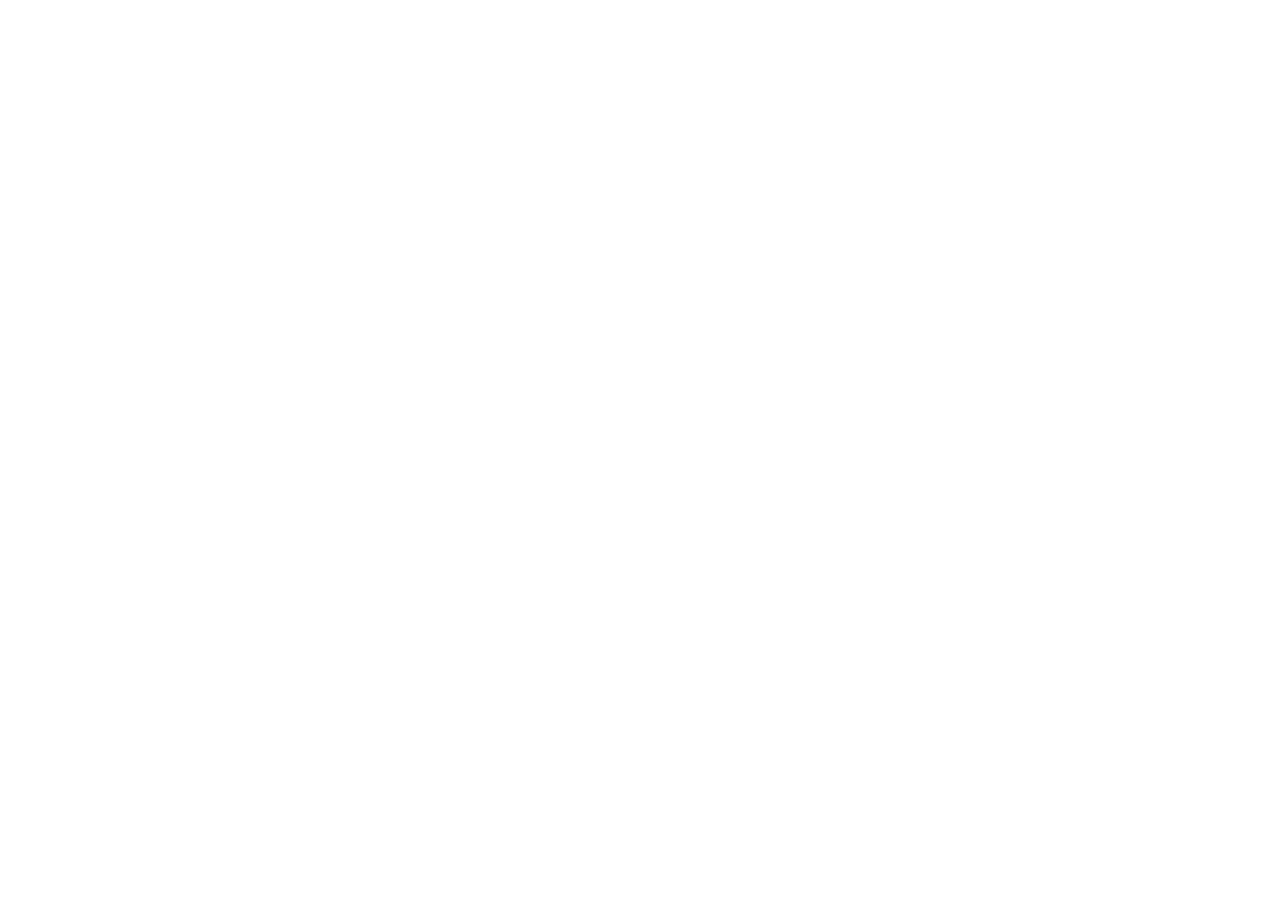
==== index.html @ 76a1a739 "iniciando projeto" ====
<!DOCTYPE html>
<html lang="pt-br">

<head>
  <meta charset="UTF-8">
  <meta name="viewport" content="width=device-width, initial-scale=1.0">
  <title>Document</title>
</head>

<body>

</body>

</html>
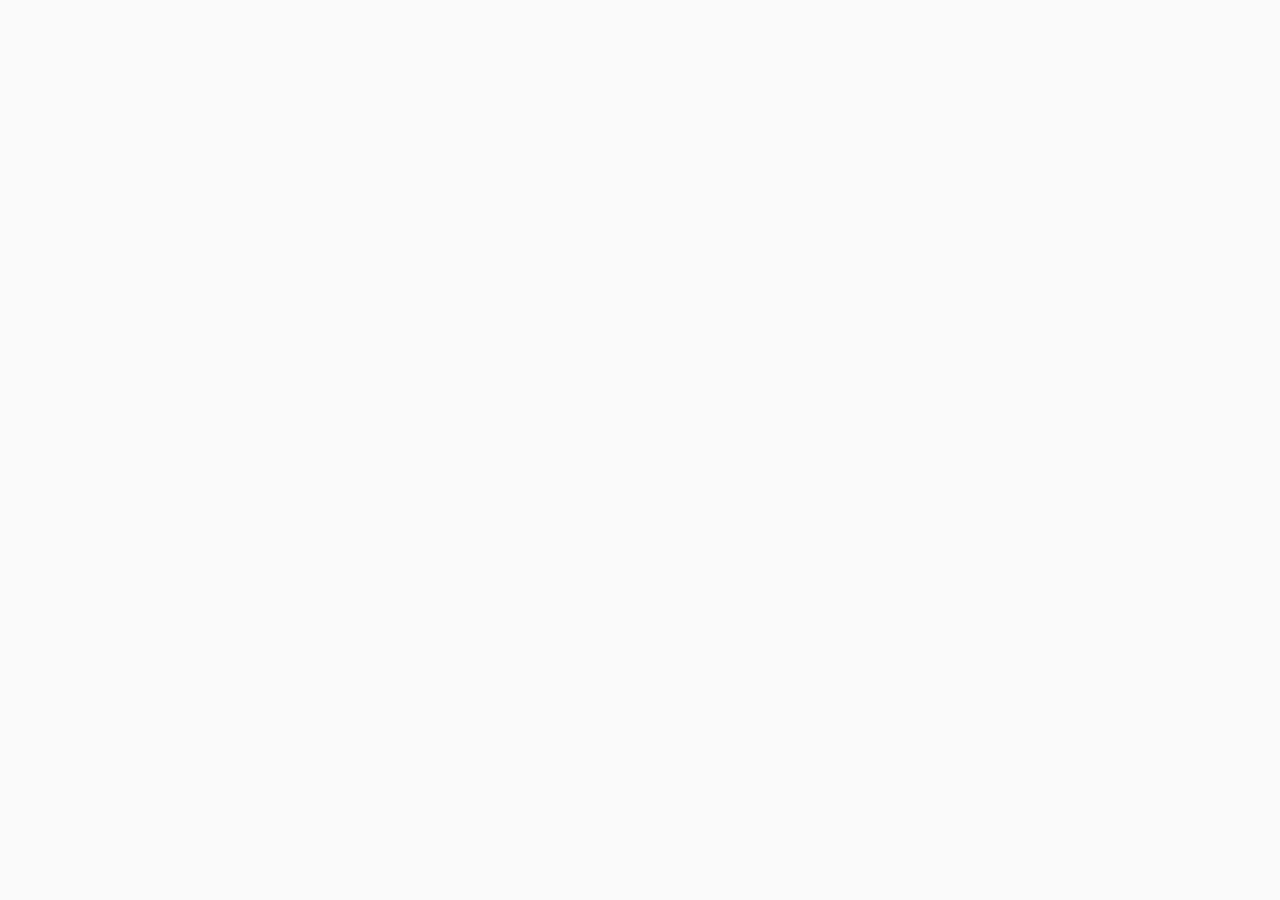
==== commit 75d93c9f: "atualizando css do projeto" ====
--- a/index.html
+++ b/index.html
@@ -2,13 +2,23 @@
 <html lang="pt-br">
 
 <head>
+  <link rel="preconnect" href="https://fonts.googleapis.com">
+  <link rel="preconnect" href="https://fonts.gstatic.com" crossorigin>
+  <link href="https://fonts.googleapis.com/css2?family=Red+Hat+Display:ital,wght@0,300..900;1,300..900&display=swap"
+    rel="stylesheet">
   <meta charset="UTF-8">
   <meta name="viewport" content="width=device-width, initial-scale=1.0">
-  <title>Document</title>
+  <title>Meet - Group Chat</title>
+  <link rel="stylesheet" href="css/style.css">
+  <link rel="stylesheet" href="css/reset.css">
+  <link rel="stylesheet" href="css/components.css">
+  <link rel="stylesheet" href="css/grid.css">
 </head>
 
 <body>
-
+  <div class="container">
+    
+  </div>
 </body>
 
 </html>--- a/css/style.css
+++ b/css/style.css
@@ -0,0 +1,39 @@
+
+
+:root {
+  --cyan-600: #4d96a9;
+  --cyan-300: #8fe3f9;
+  --purple-600: #855fb1;
+  --purple-300: #d9b8ff;
+  --slate-900: #28283d;
+  --slate-600: #87879d;
+  --slate-300: #d1d1df;
+  --white: #fafafa;
+  --btn-blue-hover: #71c0d4;
+  --btn-purple-hover: #b18bdd;
+}
+
+h1,
+h2,
+h3 {
+  font-weight: 900;
+  line-height: 110%;
+}
+
+h1 {
+  font-size: 6.4rem;
+}
+
+h2 {
+  font-size: 4rem;
+}
+
+h3 {
+  font-size: 1.6rem;
+  letter-spacing: 0.4rem;
+  text-transform: uppercase;
+}
+
+
+
+
--- a/css/components.css
+++ b/css/components.css
@@ -0,0 +1,61 @@
+.btn-blue {
+  padding: 1.6rem 4rem;
+  border-radius: 2.9rem;
+  background: var(--cyan-600);
+  color: var(--white);
+  font-size: 1.6rem;
+  font-weight: 900;
+  line-height: 150%;
+  transition: background-color 0.3s ease;
+}
+
+.btn-blue:hover {
+  background-color: var(--cyan-300);
+}
+
+.btn-blue span {
+  color: var(--btn-blue-hover);
+  margin-left: 0.4rem;
+}
+
+.btn-purple {
+  padding: 1.6rem 4rem;
+  border-radius: 2.9rem;
+  background: var(--purple-600);
+  color: var(--white);
+  font-size: 1.6rem;
+  font-weight: 900;
+  line-height: 150%;
+  transition: background-color 0.3s ease;
+}
+
+.btn-purple:hover {
+  background-color: var(--btn-purple-hover);
+}
+
+.btn-purple span {
+  color: var(--purple-300);
+}
+
+.number .line {
+  margin: 0 auto;
+  width: 0.1rem;
+  height: 8rem;
+  background: var(--slate-300);
+}
+
+.number .ball {
+  margin: 0 auto;
+  width: 5.6rem;
+  height: 5.6rem;
+  border-radius: 99.9rem;
+  border: .1rem solid var(--slate-300);
+  background-color: var(--white);
+  display: flex;
+  justify-content: center;
+  align-items: center;
+  font-size: 1.6rem;
+  font-weight: 900;
+  line-height: 150%;
+  color: var(--slate-600);
+}--- a/css/grid.css
+++ b/css/grid.css
@@ -0,0 +1,6 @@
+.container {
+  width: 100%;
+  max-width: 115rem;
+  margin: 0 auto;
+  padding: 0 1.5rem;
+}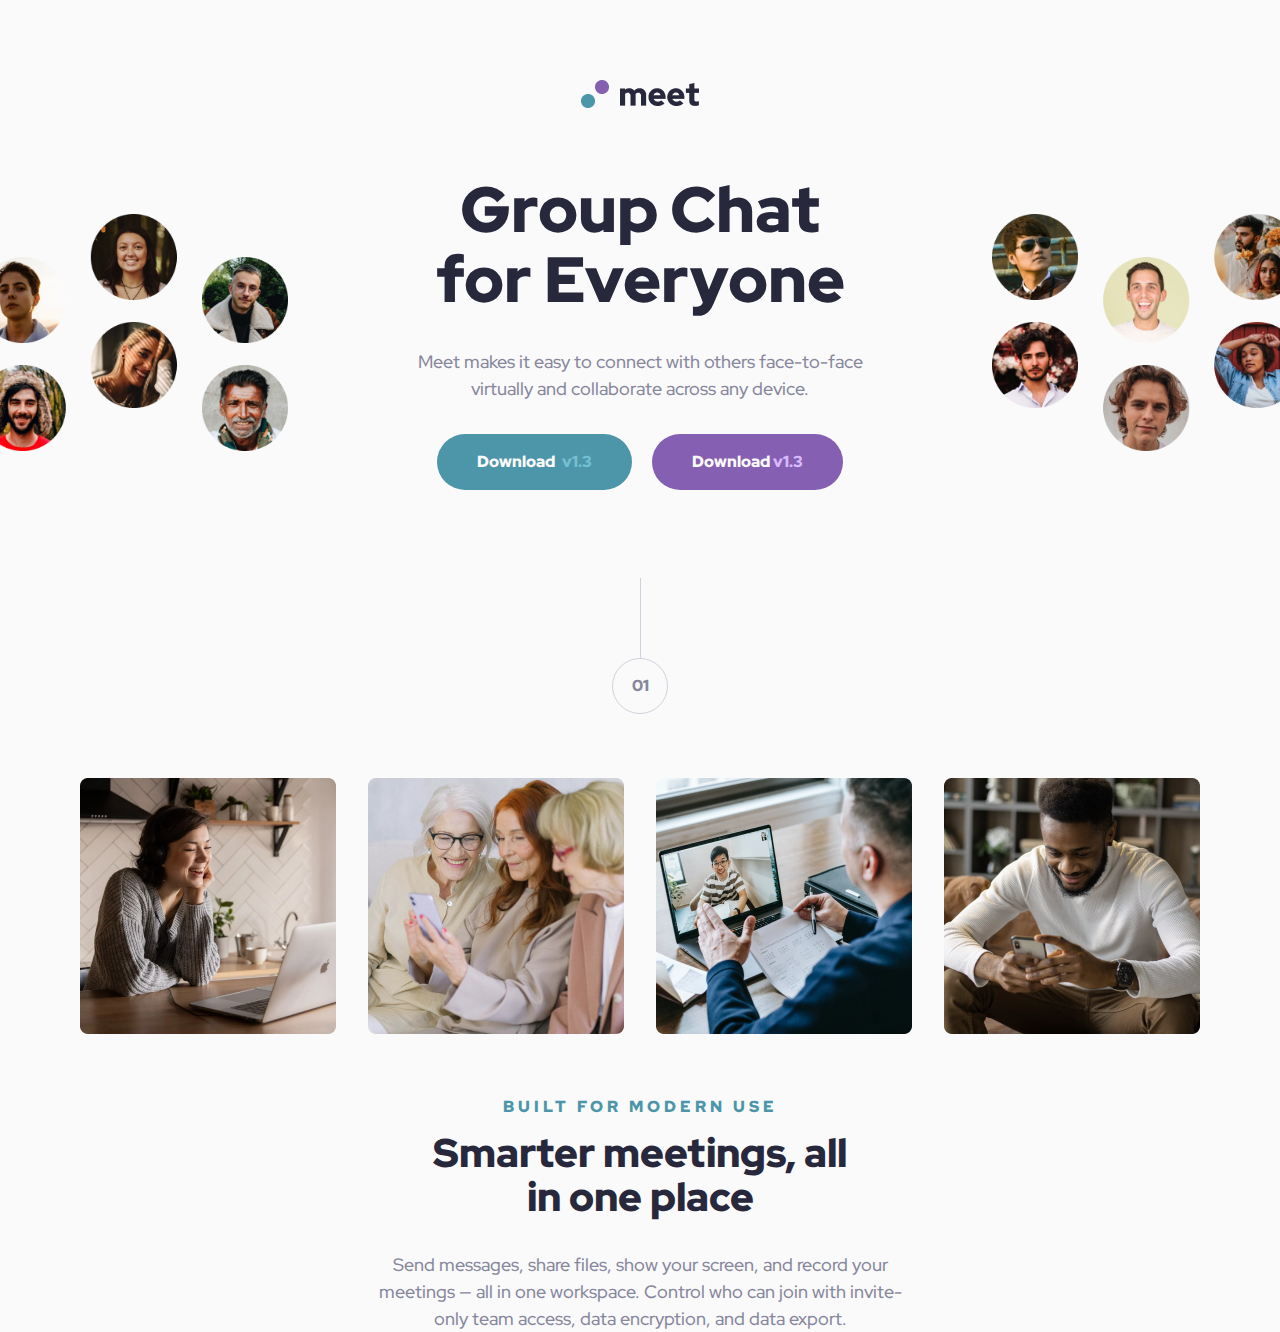
==== commit 19787624: "atualizando projeto" ====
--- a/index.html
+++ b/index.html
@@ -10,15 +10,63 @@
   <meta name="viewport" content="width=device-width, initial-scale=1.0">
   <title>Meet - Group Chat</title>
   <link rel="stylesheet" href="css/style.css">
+  <link rel="stylesheet" href="css/typograph.css">
   <link rel="stylesheet" href="css/reset.css">
   <link rel="stylesheet" href="css/components.css">
   <link rel="stylesheet" href="css/grid.css">
 </head>
 
 <body>
-  <div class="container">
-    
-  </div>
+  <nav>
+    <a href="index.html"><img src="assets/logo.png" alt="Logo Meet">
+    </a>
+  </nav>
+
+  <section class="s-hero">
+    <div class="img-left">
+      <img src="assets/img-left.png" alt="">
+    </div>
+    <div class="info">
+      <h1>Group Chat
+        for Everyone
+      </h1>
+      <p>Meet makes it easy to connect with others face-to-face virtually and collaborate across any device.</p>
+      <button class="btn-blue">
+        Download <span>v1.3</span>
+      </button>
+      <button class="btn-purple">
+        Download <span>v1.3</span>
+      </button>
+    </div>
+    <div class="img-right">
+      <img src="./assets/img-right.png " alt="">
+    </div>
+  </section>
+
+  <section class="s-content">
+    <div class="container">
+      <div class="number">
+        <div class="line">
+
+        </div>
+        <div class="ball">
+          01
+        </div>
+      </div>
+      <div class="cards">
+        <img src="assets/img1.png" alt="">
+        <img src="assets/img2.png" alt="">
+        <img src="assets/img3.png" alt="">
+        <img src="assets/img4.png" alt="">
+      </div>
+      <div class="info">
+        <h3>Built for modern use</h3>
+        <h2>Smarter meetings, all in one place</h2>
+        <p>Send messages, share files, show your screen, and record your meetings — all in one workspace. Control who
+          can join with invite-only team access, data encryption, and data export.</p>
+      </div>
+    </div>
+  </section>
 </body>
 
 </html>--- a/css/style.css
+++ b/css/style.css
@@ -1,5 +1,3 @@
-
-
 :root {
   --cyan-600: #4d96a9;
   --cyan-300: #8fe3f9;
@@ -13,27 +11,82 @@
   --btn-purple-hover: #b18bdd;
 }
 
-h1,
-h2,
-h3 {
-  font-weight: 900;
-  line-height: 110%;
+nav {
+  width: 100%;
+  text-align: center;
+  padding-top: 8rem;
 }
 
-h1 {
-  font-size: 6.4rem;
+.s-hero {
+  padding-top: 6.4rem;
+  display: flex;
+  justify-content: space-between;
+  align-items: center;
+  gap: 12.8rem;
 }
 
-h2 {
-  font-size: 4rem;
+.s-hero .info {
+  text-align: center;
+  max-width: 44.8rem;
 }
 
-h3 {
-  font-size: 1.6rem;
-  letter-spacing: 0.4rem;
-  text-transform: uppercase;
+.s-hero .info h1 {
+  margin-bottom: 3.2rem;
+}
+
+.s-hero .info p {
+  margin-bottom: 3.2rem;
+}
+
+.s-content {
+  width: 100%;
+  padding-top: 8.8rem;
+}
+
+.s-content .cards {
+  display: flex;
+  gap: 3.2rem;
+  padding-top: 6.4rem;
+}
+
+.s-content .info {
+  max-width: 54.4rem;
+  margin: 0 auto;
+  text-align: center;
+  padding-top: 6.4rem;
+}
+
+.s-content .info h3 {
+  padding-bottom: 1.6rem;
+}
+
+.s-content .info h2 {
+  padding-bottom: 3.2rem;
+  max-width: 44.5rem;
+  margin: 0 auto;
 }
 
 
 
 
+
+
+
+
+
+
+@media (max-width: 1200px) {
+
+}
+
+@media (max-width: 991px) {
+  
+}
+
+@media (max-width: 768px) {
+  
+}
+
+@media (max-width: 560px) {
+  
+}--- a/css/typograph.css
+++ b/css/typograph.css
@@ -0,0 +1,33 @@
+h1,
+h2,
+h3 {
+  font-weight: 900;
+  line-height: 110%;
+}
+
+h1,
+h2 {
+  color: var(--slate-900);
+}
+
+h1 {
+  font-size: 6.4rem;
+}
+
+h2 {
+  font-size: 4rem;
+}
+
+h3 {
+  color: var(--cyan-600);
+  font-size: 1.6rem;
+  letter-spacing: 0.4rem;
+  text-transform: uppercase;
+}
+
+p {
+  color: var(--slate-600);
+  font-size: 1.8rem;
+  font-weight: 500;
+  line-height: 150%;
+}
--- a/css/components.css
+++ b/css/components.css
@@ -7,6 +7,7 @@
   font-weight: 900;
   line-height: 150%;
   transition: background-color 0.3s ease;
+  margin-right: 1.8rem;
 }
 
 .btn-blue:hover {
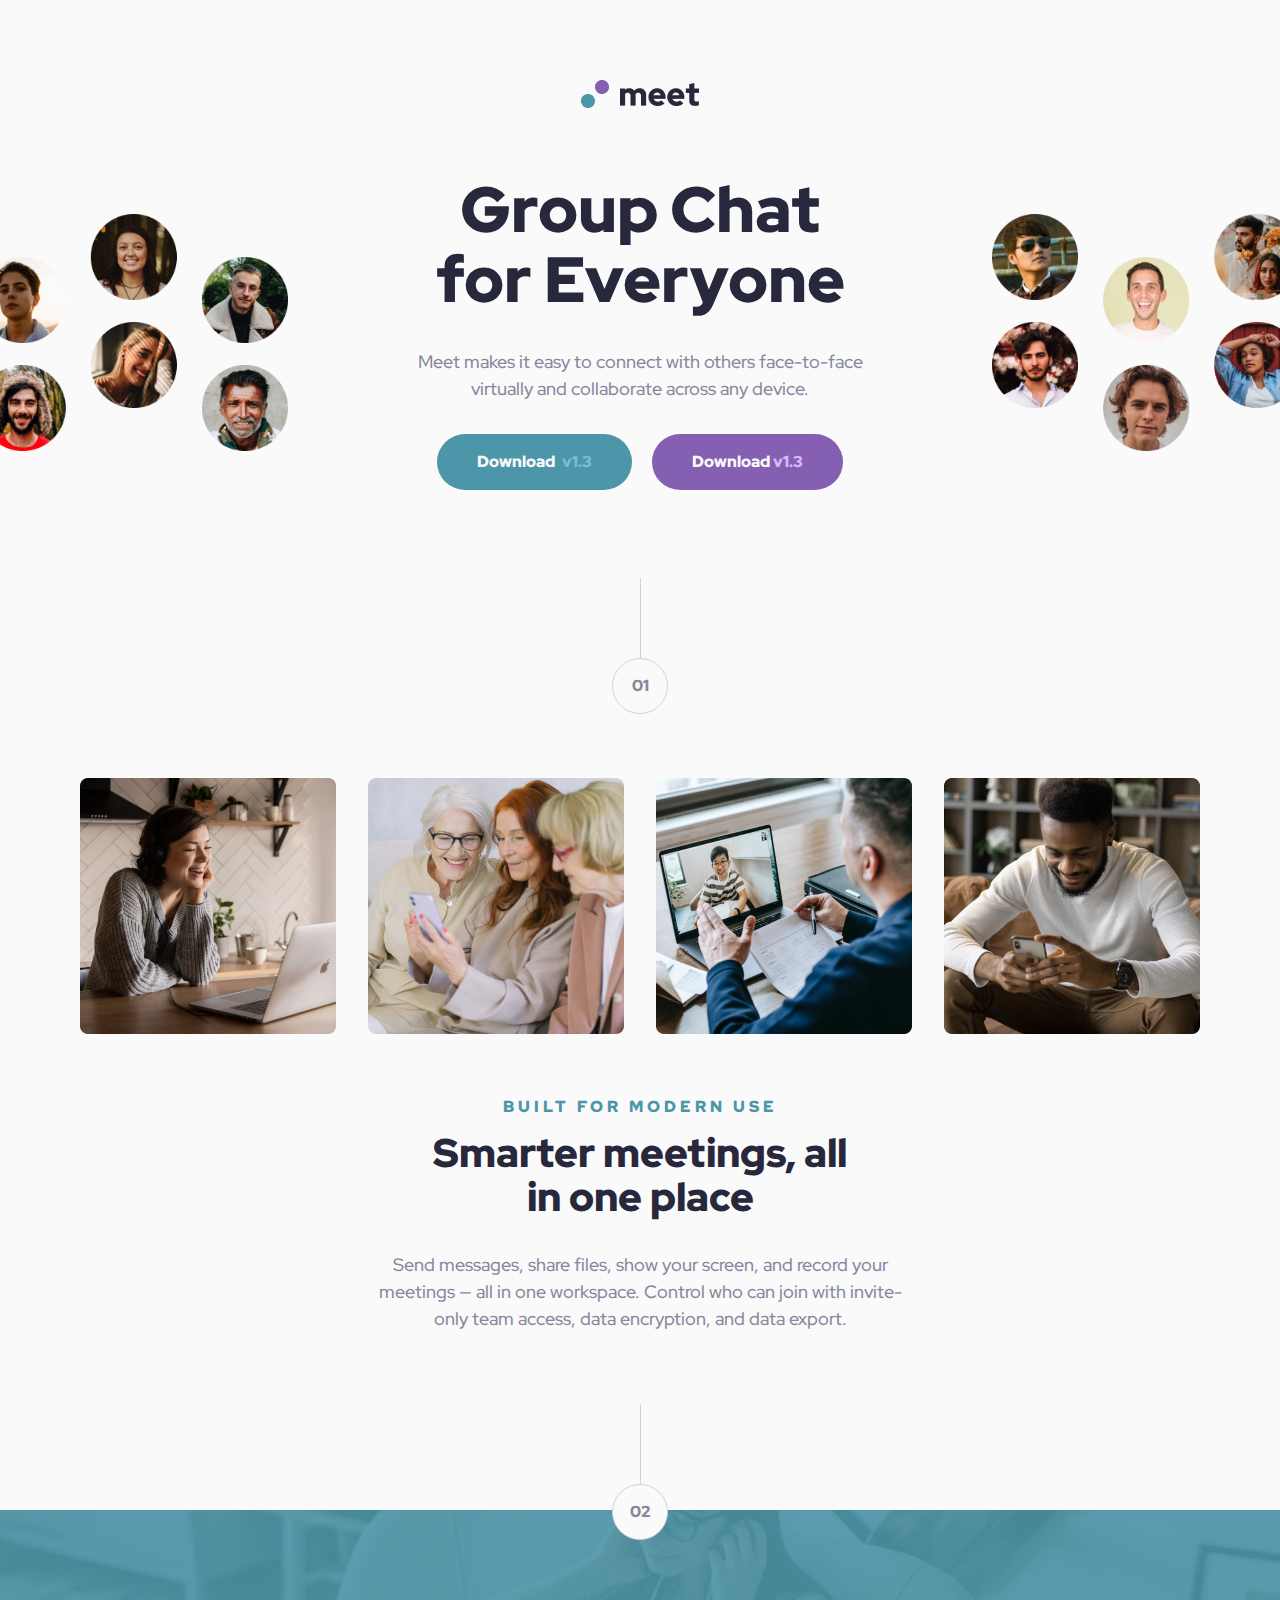
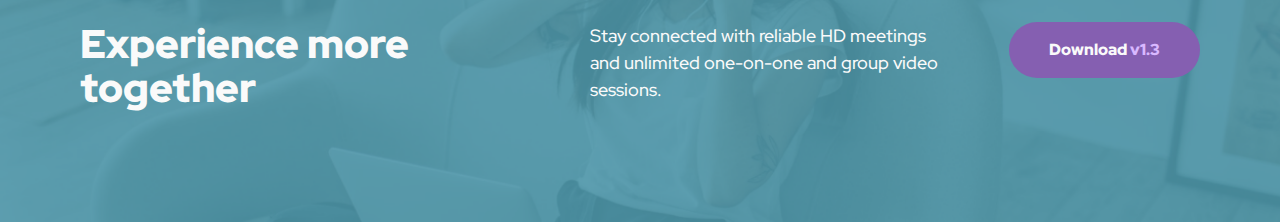
==== commit 2bec17b7: "atualizando responsivo" ====
--- a/index.html
+++ b/index.html
@@ -31,12 +31,14 @@
         for Everyone
       </h1>
       <p>Meet makes it easy to connect with others face-to-face virtually and collaborate across any device.</p>
-      <button class="btn-blue">
-        Download <span>v1.3</span>
-      </button>
-      <button class="btn-purple">
-        Download <span>v1.3</span>
-      </button>
+      <div class="button">
+        <button class="btn-blue">
+          Download <span>v1.3</span>
+        </button>
+        <button class="btn-purple">
+          Download <span>v1.3</span>
+        </button>
+      </div>
     </div>
     <div class="img-right">
       <img src="./assets/img-right.png " alt="">
@@ -67,6 +69,28 @@
       </div>
     </div>
   </section>
+
+  <footer class="footer">
+    <div class="number">
+      <div class="line">
+
+      </div>
+      <div class="ball">
+        02
+      </div>
+    </div>
+    <div class="footer-cta">
+      <div class="container">
+        <div class="title-footer">
+          <h2>Experience more together</h2>
+          <p>Stay connected with reliable HD meetings and unlimited one-on-one and group video sessions.</p>
+        <button class="btn-purple">
+          Download <span>v1.3</span>
+        </button>
+        </div>
+      </div>
+    </div>
+  </footer>
 </body>
 
 </html>--- a/css/style.css
+++ b/css/style.css
@@ -66,7 +66,34 @@
   margin: 0 auto;
 }
 
+.footer {
+  padding-top: 7.2rem;
+}
 
+.footer .footer-cta {
+  margin-top: -30px;
+  background-image: url(../assets/img-footer.png);
+  background-size: cover;
+  background-position: center;
+  z-index: -1;
+}
+
+.footer-cta .title-footer {
+  display: flex;
+  justify-content: space-between;
+  align-items: flex-start;
+  padding: 11.2rem 0;
+}
+
+.footer-cta .title-footer h2 {
+  color: var(--white);
+  max-width: 44.5rem;
+}
+
+.footer-cta .title-footer p {
+  color: var(--white);
+  max-width: 35.5rem;
+}
 
 
 
@@ -76,7 +103,18 @@
 
 
 @media (max-width: 1200px) {
-
+  .s-hero {
+    gap: 5rem;
+  }
+  .s-hero .info {
+    max-width: 280px;
+  }
+  .s-hero .info h1 {
+    font-size: 40px;
+  }
+  .s-hero .info p {
+    font-size: 16px;
+  }
 }
 
 @media (max-width: 991px) {
--- a/css/components.css
+++ b/css/components.css
@@ -38,6 +38,11 @@
   color: var(--purple-300);
 }
 
+.number {
+  z-index: 1;
+  position: relative;
+}
+
 .number .line {
   margin: 0 auto;
   width: 0.1rem;
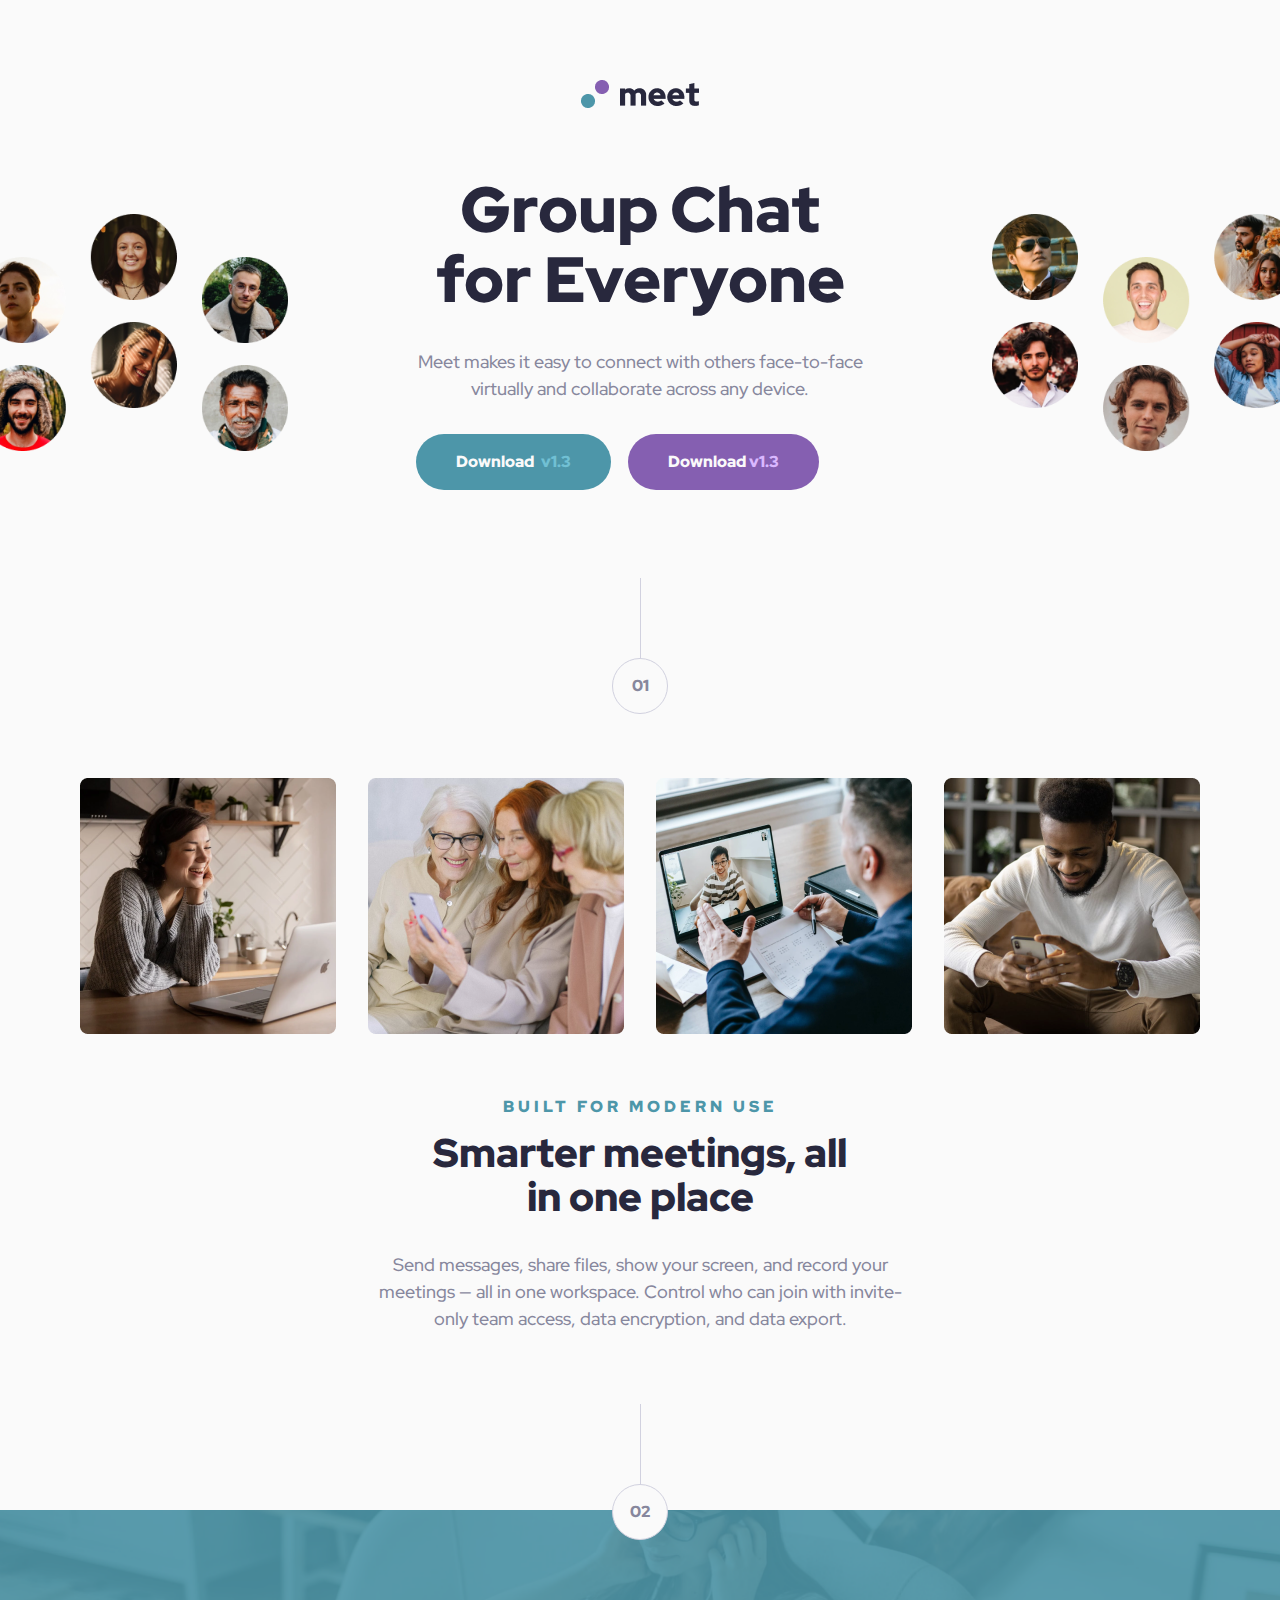
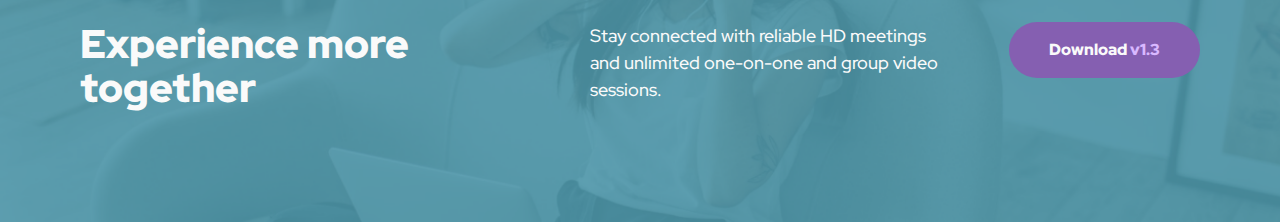
==== commit 2bcb31c3: "finalizando projeto e responsividade" ====
--- a/index.html
+++ b/index.html
@@ -44,6 +44,20 @@
       <img src="./assets/img-right.png " alt="">
     </div>
   </section>
+  <div class="info-768">
+    <h1>Group Chat
+      for Everyone
+    </h1>
+    <p>Meet makes it easy to connect with others face-to-face virtually and collaborate across any device.</p>
+    <div class="button">
+      <button class="btn-blue">
+        Download <span>v1.3</span>
+      </button>
+      <button class="btn-purple">
+        Download <span>v1.3</span>
+      </button>
+    </div>
+  </div>
 
   <section class="s-content">
     <div class="container">
@@ -84,9 +98,9 @@
         <div class="title-footer">
           <h2>Experience more together</h2>
           <p>Stay connected with reliable HD meetings and unlimited one-on-one and group video sessions.</p>
-        <button class="btn-purple">
-          Download <span>v1.3</span>
-        </button>
+          <button class="btn-purple">
+            Download <span>v1.3</span>
+          </button>
         </div>
       </div>
     </div>
--- a/css/style.css
+++ b/css/style.css
@@ -30,6 +30,10 @@
   max-width: 44.8rem;
 }
 
+.info-768 {
+  display: none;
+}
+
 .s-hero .info h1 {
   margin-bottom: 3.2rem;
 }
@@ -71,7 +75,7 @@
 }
 
 .footer .footer-cta {
-  margin-top: -30px;
+  margin-top: -3rem;
   background-image: url(../assets/img-footer.png);
   background-size: cover;
   background-position: center;
@@ -95,36 +99,112 @@
   max-width: 35.5rem;
 }
 
-
-
-
-
-
-
-
 @media (max-width: 1200px) {
   .s-hero {
     gap: 5rem;
   }
   .s-hero .info {
-    max-width: 280px;
+    max-width: 40.7rem;
   }
   .s-hero .info h1 {
-    font-size: 40px;
+    font-size: 4rem;
   }
   .s-hero .info p {
-    font-size: 16px;
+    font-size: 1.6rem;
+  }
+  .s-content .cards {
+    flex-wrap: wrap;
+    justify-content: center;
+  }
+  .footer-cta .title-footer {
+    flex-direction: column;
+    align-items: center;
+    text-align: center;
+    margin: 0 auto;
+    width: 100%;
+  }
+  .footer-cta .title-footer h2 {
+    max-width: 55.4rem;
+    padding-bottom: 2.4rem;
+  }
+  .footer-cta .title-footer p {
+    max-width: 56.5rem;
+    padding-bottom: 24px;
   }
 }
 
 @media (max-width: 991px) {
-  
+  .s-hero .info {
+    max-width: 33.7rem;
+  }
+  .s-hero .info h1 {
+    font-size: 2.8rem;
+  }
+  .s-hero .info p {
+    font-size: 1.4rem;
+    max-width: 25rem;
+    margin: 0 auto;
+    padding-bottom: 2.4rem;
+  }
+  .button {
+    display: flex;
+    flex-direction: column;
+    align-items: center;
+    gap: 1.6rem;
+  }
 }
 
 @media (max-width: 768px) {
-  
+  .s-hero .info {
+    display: none;
+  }
+  .info-768 {
+    width: 100%;
+    max-width: 44.8rem;
+    margin: 0 auto;
+    display: block;
+    text-align: center;
+  }
+  .info-768 h1 {
+    font-size: 4.8rem;
+    padding: 7.2rem 0 2.4rem 0;
+  }
+  .info-768 p {
+    font-size: 1.6rem;
+    padding-bottom: 2.4rem;
+  }
+  .s-content .info {
+    max-width: 50.4rem;
+    margin: 0 auto;
+  }
+  .s-content .info h3 {
+    font-size: 1.4rem;
+  }
+  .s-content .info h2 {
+    font-size: 3.6rem;
+  }
+  .s-content .info p {
+    font-size: 1.6rem;
+  }
 }
 
 @media (max-width: 560px) {
-  
-}+  .info-768 {
+    max-width: 30.5rem;
+  }
+  .info-768 h1 {
+    font-size: 4rem;
+  }
+  .s-content .info h3 {
+    font-size: 1.2rem;
+  }
+  .s-content .info h2 {
+    font-size: 3.2rem;
+  }
+  .footer-cta .title-footer h2 {
+    font-size: 3.2rem;
+  }
+  .footer-cta .title-footer p {
+    font-size: 1.6rem;
+  }
+}
--- a/css/components.css
+++ b/css/components.css
@@ -1,3 +1,8 @@
+.button {
+  display: flex;
+  gap: 1.7rem;
+}
+
 .btn-blue {
   padding: 1.6rem 4rem;
   border-radius: 2.9rem;
@@ -7,7 +12,6 @@
   font-weight: 900;
   line-height: 150%;
   transition: background-color 0.3s ease;
-  margin-right: 1.8rem;
 }
 
 .btn-blue:hover {
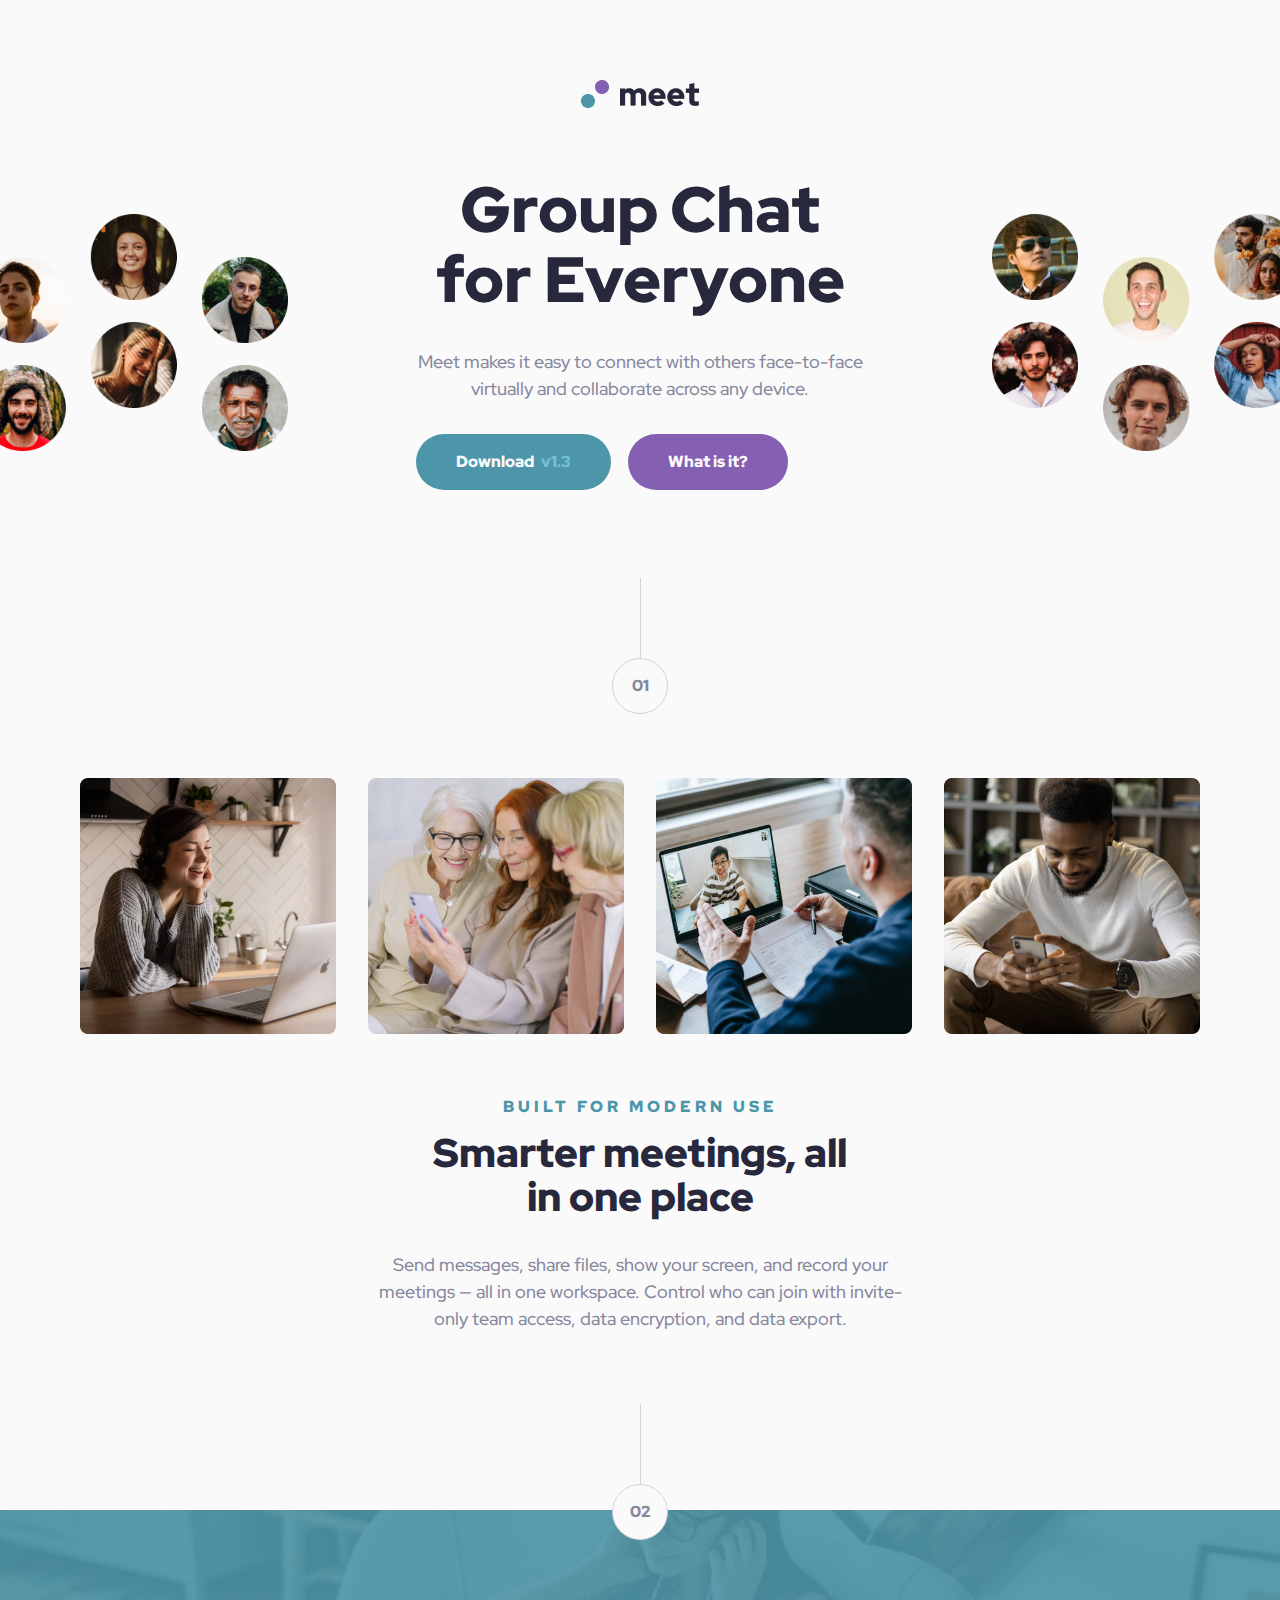
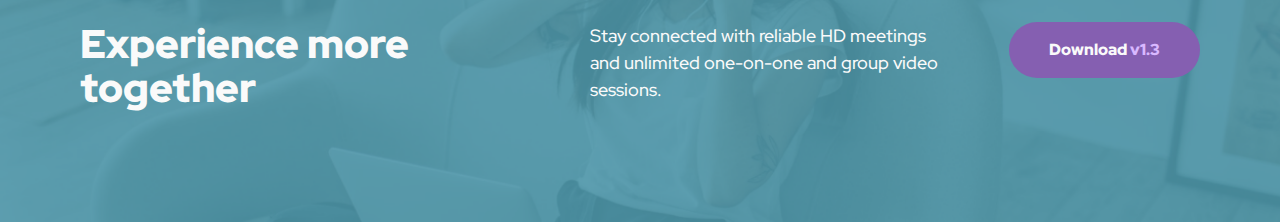
==== commit 2075cef0: "atualizando botao purple" ====
--- a/index.html
+++ b/index.html
@@ -36,7 +36,7 @@
           Download <span>v1.3</span>
         </button>
         <button class="btn-purple">
-          Download <span>v1.3</span>
+          What is it?
         </button>
       </div>
     </div>
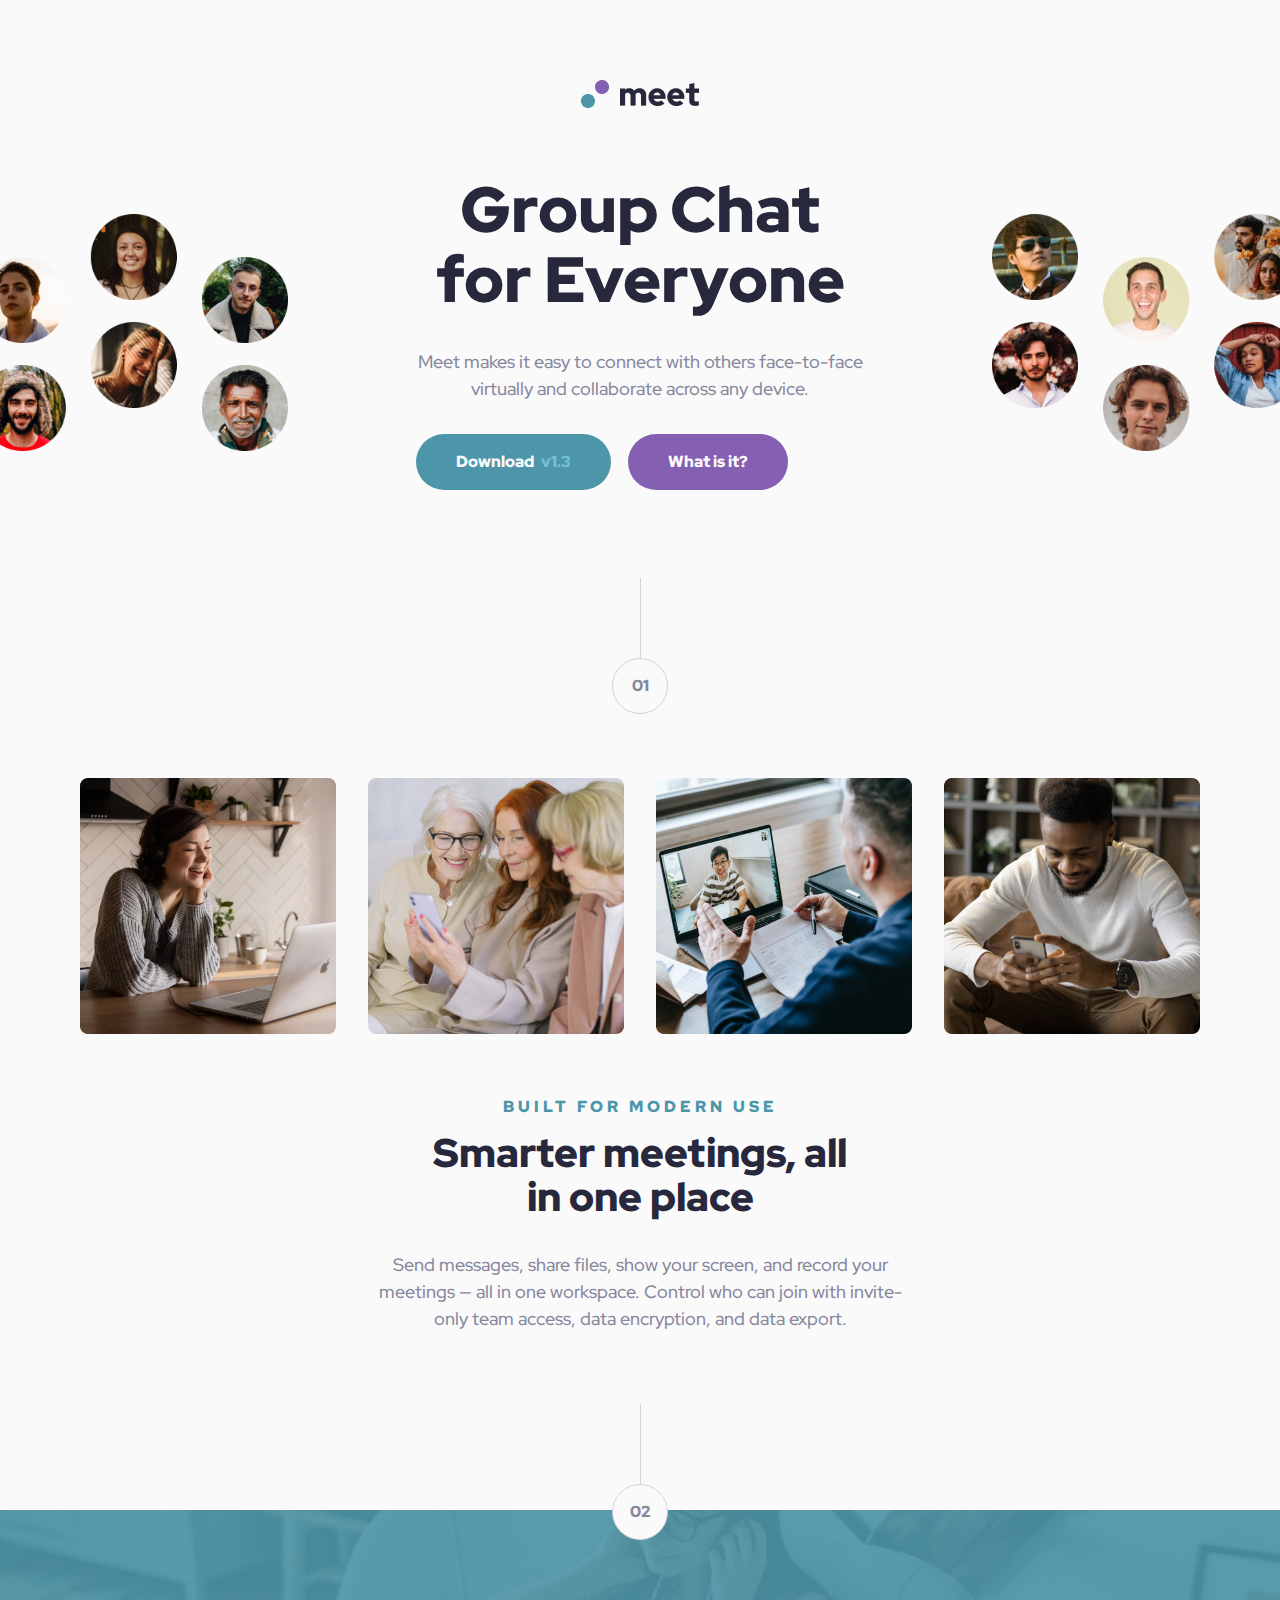
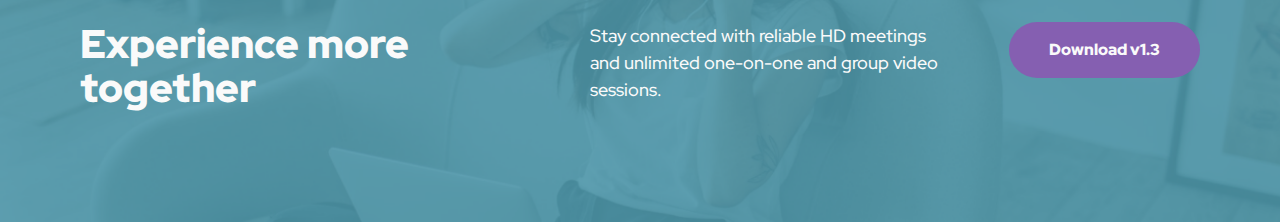
==== commit a6795ffe: "refatorando projeto" ====
--- a/index.html
+++ b/index.html
@@ -54,7 +54,7 @@
         Download <span>v1.3</span>
       </button>
       <button class="btn-purple">
-        Download <span>v1.3</span>
+        What is it?
       </button>
     </div>
   </div>
--- a/css/components.css
+++ b/css/components.css
@@ -38,9 +38,6 @@
   background-color: var(--btn-purple-hover);
 }
 
-.btn-purple span {
-  color: var(--purple-300);
-}
 
 .number {
   z-index: 1;
